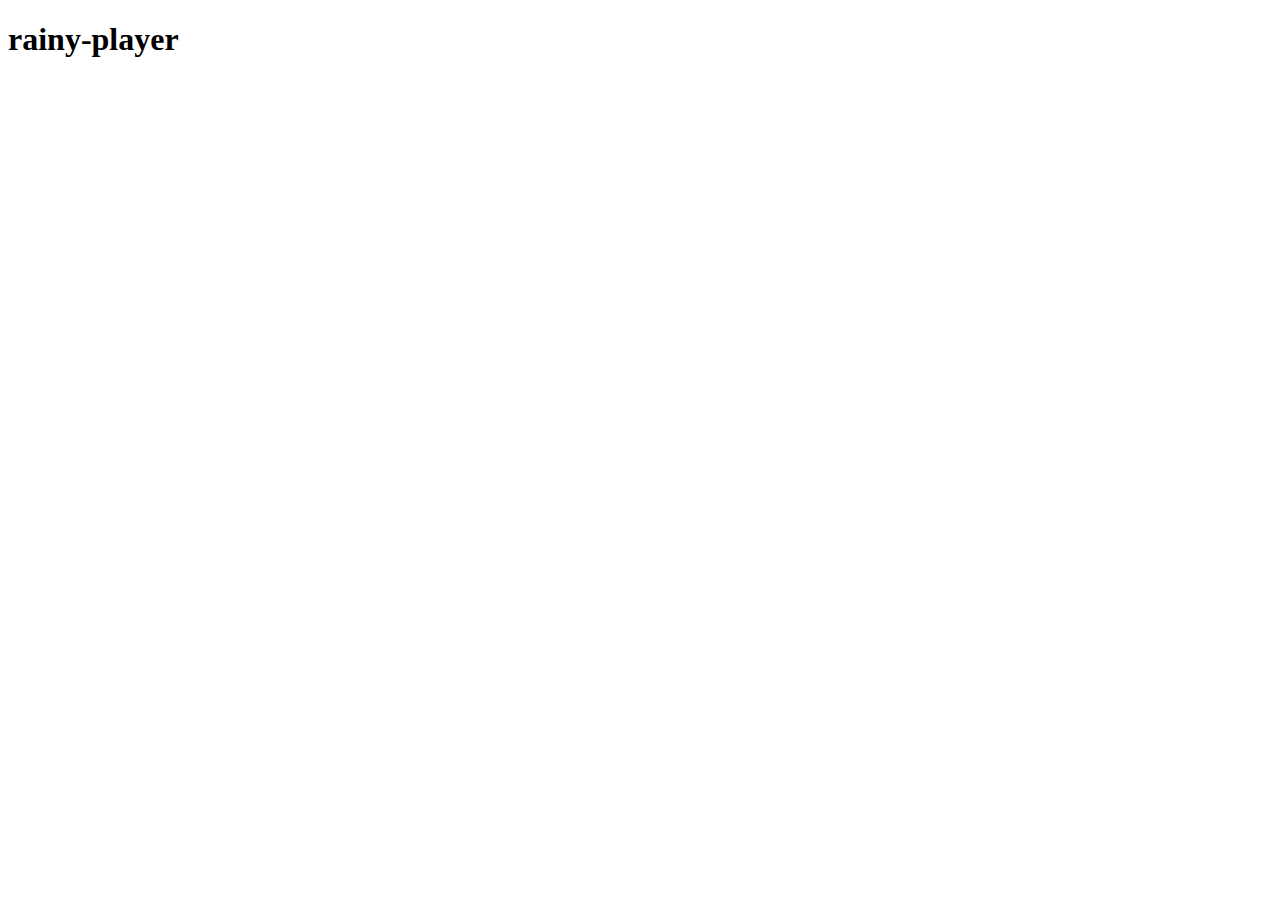
==== index.html @ d296a5a9 "init" ====
<!DOCTYPE html>
<html lang="en">
<head>
    <meta charset="UTF-8">
    <meta http-equiv="X-UA-Compatible" content="IE=edge">
    <meta name="viewport" content="width=device-width, initial-scale=1.0">
    <title>Rainy-Player App</title>
</head>
<body>
    <div class="app">
        <h1>rainy-player</h1>
    </div>
</body>
</html>
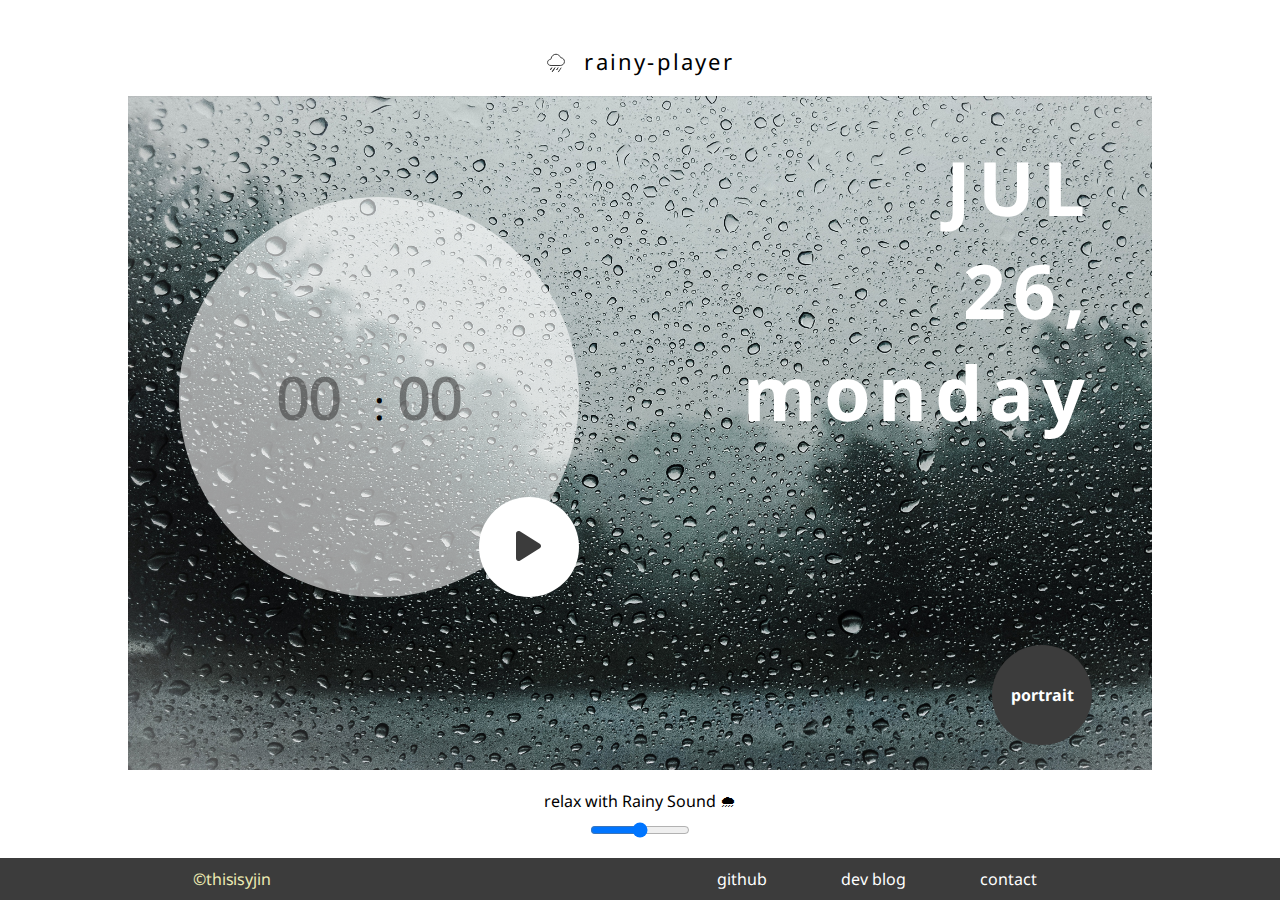
==== commit 3ad55330: "ver1.2" ====
--- a/index.html
+++ b/index.html
@@ -1,14 +1,158 @@
 <!DOCTYPE html>
 <html lang="en">
-<head>
-    <meta charset="UTF-8">
-    <meta http-equiv="X-UA-Compatible" content="IE=edge">
-    <meta name="viewport" content="width=device-width, initial-scale=1.0">
+  <head>
+    <meta charset="UTF-8" />
+    <meta http-equiv="X-UA-Compatible" content="IE=edge" />
+    <meta name="viewport" content="width=device-width, initial-scale=1.0" />
     <title>Rainy-Player App</title>
-</head>
-<body>
+    <link rel="preconnect" href="https://fonts.googleapis.com" />
+    <link rel="preconnect" href="https://fonts.gstatic.com" crossorigin />
+    <link
+      href="https://fonts.googleapis.com/css2?family=Noto+Sans:wght@400;500;700&display=swap"
+      rel="stylesheet"
+    />
+    <link rel="stylesheet" href="src/style/style.css" />
+  </head>
+  <body>
     <div class="app">
-        <h1>rainy-player</h1>
+      <audio id="audioContainer" src="./src//sound/rainSound.MP3">
+        Your browser does not support audio.
+      </audio>
+      <header class="header">
+        <a href="?"
+          ><h1 class="header-title">
+            <svg
+              class="header-logo"
+              width="50"
+              height="50"
+              viewBox="0 0 50 50"
+              fill="none"
+              xmlns="http://www.w3.org/2000/svg"
+            >
+              <path
+                d="M11.1924 15.9033C11.5188 15.8527 11.8209 15.7004 12.0557 15.468C12.2904 15.2357 12.4459 14.9352 12.5 14.6094C13.6807 7.43848 18.9092 3.125 25 3.125C30.6572 3.125 34.4355 6.81152 35.957 10.7168C36.0548 10.9671 36.2161 11.1876 36.425 11.3566C36.6339 11.5257 36.8832 11.6373 37.1484 11.6807C42.0312 12.4766 46.0938 15.7373 46.0938 21.4062C46.0938 27.207 41.3477 31.25 35.5469 31.25H12.6953C7.86133 31.25 3.90625 28.8379 3.90625 23.5156C3.90625 18.7822 7.68262 16.4629 11.1924 15.9033V15.9033Z"
+                stroke="#3C3C3C"
+                stroke-width="2.5"
+                stroke-linejoin="round"
+              />
+              <path
+                d="M37.5 37.5L31.25 46.875M14.0625 37.5L10.9375 42.1875L14.0625 37.5ZM21.875 37.5L15.625 46.875L21.875 37.5ZM29.6875 37.5L26.5625 42.1875L29.6875 37.5Z"
+                stroke="#3C3C3C"
+                stroke-width="2.5"
+                stroke-linecap="round"
+                stroke-linejoin="round"
+              />
+            </svg>
+            rainy-player
+          </h1></a
+        >
+      </header>
+
+      <div class="container">
+        <div class="date">
+          <h2>
+            <span class="t-month">March</span><br />
+            <span class="t-date">08</span>,<br />
+            <span class="t-day">monday</span>
+          </h2>
+        </div>
+
+        <div class="timer">
+          <div class="timer-setting">
+            <input
+              type="number"
+              name="minutes"
+              id="minutes"
+              placeholder="00"
+              min="0"
+              max="60"
+              step="1"
+            />
+            <span>:</span>
+            <input
+              type="number"
+              name="seconds"
+              id="seconds"
+              placeholder="00"
+              min="0"
+              max="30"
+              step="1"
+            />
+          </div>
+          <div class="timer-start">
+            <button type="submit" class="timer-start-button">
+              <img class="start-logo" src="./src/svg/play.svg" />
+            </button>
+          </div>
+          <div class="timer-stop hidden">
+            <button type="submit" class="timer-stop-button">
+              <img class="stop-logo" src="./src/svg/stop.svg" />
+            </button>
+          </div>
+        </div>
+        <!-- 재생 시작시 timer가 play-timer로 변환 -->
+
+        <div class="play-timer hidden">
+          <svg
+            class="track-outline"
+            width="500"
+            height="500"
+            viewBox="0 0 500 500"
+            fill="#ffffff6e"
+            xmlns="http://www.w3.org/2000/svg"
+          >
+            <circle cx="250" cy="250" r="240" />
+          </svg>
+          <svg
+            class="move-outline"
+            width="500"
+            height="500"
+            viewBox="0 0 500 500"
+            fill="none"
+            xmlns="http://www.w3.org/2000/svg"
+          >
+            <circle cx="250" cy="250" r="240" stroke="#000" stroke-width="20" />
+          </svg>
+        </div>
+
+        <div class="port-land portrait">
+          <span>portrait</span>
+        </div>
+        <!-- 버튼 클릭시 landscape로 변환 -->
+      </div>
+
+      <div class="desc">
+        <h3 class="desc-head">relax with Rainy Sound 🌧</h3>
+        <input
+          type="range"
+          name="volume"
+          id="volume"
+          max="1"
+          step="0.1"
+          class="volume"
+        />
+      </div>
+
+      <footer class="footer">
+        <h6>&copy;thisisyjin</h6>
+        <ul>
+          <a
+            target="_blank"
+            rel="noopener noreferrer"
+            href="https://github.com/thisisyjin"
+            ><li>github</li></a
+          >
+          <a
+            target="_blank"
+            rel="noopener noreferrer"
+            href="https://mywebproject.tistory.com"
+            ><li>dev blog</li></a
+          >
+          <a href="mailto: thisisyjin@naver.com"><li>contact</li></a>
+        </ul>
+      </footer>
     </div>
-</body>
-</html>+
+    <script src="app.js"></script>
+  </body>
+</html>
--- a/src/style/style.css
+++ b/src/style/style.css
@@ -0,0 +1,402 @@
+* {
+  margin: 0;
+  box-sizing: border-box;
+}
+
+body {
+  font-family: 'Noto Sans', sans-serif;
+  width: 100%;
+}
+
+.hidden {
+  display: none !important;
+}
+
+/* Reset CSS */
+
+a {
+  text-decoration: none;
+  color: inherit;
+}
+
+input {
+  border: none;
+  font-family: 'Noto Sans', sans-serif;
+  font-size: 16px;
+  width: 1.5em;
+}
+
+button {
+  border: none;
+  background-color: transparent;
+}
+
+ul,
+li {
+  list-style: none;
+}
+
+input:focus,
+input:active {
+  outline: none;
+  box-shadow: none;
+}
+
+/* style */
+
+.app {
+  height: 100vh;
+  display: flex;
+  flex-direction: column;
+  align-items: center;
+  margin: 0 10%;
+}
+
+#volume {
+  display: block;
+  width: 100px;
+  margin: 0 auto;
+}
+
+.header {
+  width: 100%;
+  padding: 20px 0;
+}
+
+.header-title {
+  text-align: center;
+  font-size: 22px;
+  line-height: 1.3636363636;
+  font-weight: 400;
+  letter-spacing: 0.1em;
+}
+
+.header-title .header-logo {
+  position: relative;
+  top: 18px;
+  width: 20px;
+  margin-right: 10px;
+}
+
+.container {
+  position: relative;
+  width: 100%;
+  display: flex;
+  flex: 1;
+  flex-direction: column;
+  background-image: url(../images/landscape.jpg);
+  background-repeat: no-repeat;
+  background-size: cover;
+}
+
+.app.port {
+  background-image: url(../images/portrait.jpg);
+  background-repeat: no-repeat;
+  background-size: cover;
+  z-index: 30;
+  height: 800px;
+}
+
+.app.port .container {
+  background: none;
+}
+
+.app.port .header-title,
+.app.port .desc h3 {
+  color: white;
+}
+
+.app.port .header-title .header-logo path {
+  stroke: white;
+}
+
+.app.port .timer {
+  position: absolute;
+  top: 35%;
+}
+/* date */
+
+.date {
+  position: absolute;
+  top: 40px;
+  right: 60px;
+  font-size: 50px;
+  line-height: 1.3666666667;
+  font-weight: 700;
+  letter-spacing: 0.15em;
+  color: #fff;
+  text-align: right;
+}
+
+/* timer */
+
+.timer {
+  position: absolute;
+  top: 15%;
+  left: 5%;
+  width: 400px;
+  height: 400px;
+  display: flex;
+  align-items: center;
+  justify-content: center;
+  border-radius: 50%;
+  position: relative;
+  background-color: #ffffff98;
+  z-index: 11;
+}
+
+.timer::after {
+  visibility: hidden;
+  content: '';
+  display: block;
+  position: absolute;
+  width: 420px;
+  height: 420px;
+  z-index: 10;
+  background-color: rgba(255, 0, 0, 0.219);
+  border-radius: 50%;
+}
+
+.timer .timer-setting {
+  /* position: absolute;
+  top: 200px;
+  left: 200px;
+  transform: translate(-50%, -50%); */
+  width: 400px;
+  font-size: 40px;
+  text-align: center;
+}
+
+.timer .timer-setting input {
+  background-color: transparent;
+  font-size: 60px;
+  font-weight: 500;
+  line-height: 1.35;
+  letter-spacing: -0.03em;
+  color: #000000b6;
+}
+
+.timer .timer-setting input::placeholder {
+  color: #3c3c3c94;
+}
+
+.timer .timer-start {
+  position: absolute;
+  bottom: 0;
+  right: 0;
+  width: 100px;
+  height: 100px;
+  display: flex;
+  align-items: center;
+  justify-content: center;
+  border-radius: 50%;
+  text-align: center;
+  background-color: #fff;
+  transition: 0.1s all ease-in;
+}
+
+.timer .timer-start:hover {
+  transform: scale(1.1);
+}
+
+.timer .timer-stop {
+  position: absolute;
+  bottom: 0;
+  right: 0;
+  width: 100px;
+  height: 100px;
+  display: flex;
+  align-items: center;
+  justify-content: center;
+  border-radius: 50%;
+  text-align: center;
+  background-color: #fff;
+  transition: 0.1s all ease-in;
+}
+
+.timer .timer-stop:hover {
+  transform: scale(1.1);
+}
+
+.port-land {
+  position: absolute;
+  bottom: 25px;
+  right: 60px;
+  width: 100px;
+  height: 100px;
+  display: flex;
+  justify-content: center;
+  align-items: center;
+  background-color: #3c3c3c;
+  color: #fff;
+  border-radius: 50%;
+  font-weight: 700;
+
+  transition: 0.2s all ease-in;
+}
+
+.portrait:hover {
+  transform: scale(1.1);
+  color: #ffffffc9;
+  background-image: url('../images/portrait.jpg');
+  background-size: cover;
+  border: 3px solid #ffffff98;
+}
+
+.landscape:hover {
+  transform: scale(1.1);
+  background-image: url('../images/landscape.jpg');
+  background-size: cover;
+  border: 3px solid #ffffff98;
+}
+
+/* desc */
+
+.desc {
+  padding: 20px 0;
+}
+
+.desc h3 {
+  font-size: 16px;
+  font-weight: 400;
+  cursor: pointer;
+  margin-bottom: 10px;
+}
+
+/* footer */
+
+.footer {
+  width: 100vw;
+  display: flex;
+  align-items: center;
+  justify-content: space-around;
+  background-color: #3c3c3c;
+  color: #fff;
+}
+
+.footer h6 {
+  font-size: 16px;
+  font-weight: 400;
+  letter-spacing: -0.01em;
+  color: #ecebb3;
+}
+
+.footer ul li {
+  padding: 10px 20px;
+  display: inline-block;
+  margin-right: 30px;
+  transition: 0.3s color ease-in-out;
+}
+
+.footer ul li:hover {
+  color: #8396a1;
+}
+
+li :last-child {
+  margin-right: 0;
+}
+
+/* ======
+   반응형 웹
+ ======== */
+
+/* 태블릿 */
+@media screen and (max-width: 1200px) {
+  .app {
+    margin: 0 120px;
+  }
+  .date {
+    right: 35px;
+    font-size: 38px;
+    font-weight: 700;
+    letter-spacing: 0.13em;
+  }
+
+  .portrait {
+    right: 35px;
+    width: 80px;
+    height: 80px;
+  }
+
+  .timer {
+    top: 20%;
+    left: 4%;
+    width: 350px;
+    height: 350px;
+  }
+
+  .timer .timer-setting {
+    width: 350px;
+  }
+
+  .timer .timer-setting input {
+    font-size: 50px;
+  }
+
+  .timer .timer-start {
+    width: 80px;
+    height: 80px;
+  }
+}
+
+/* 모바일 */
+@media screen and (max-width: 480px) {
+  .app {
+    margin: 0;
+  }
+
+  .header,
+  .desc {
+    padding: 15px 0;
+  }
+
+  .date {
+    top: 20px;
+    right: 15px;
+    font-size: 28px;
+    font-weight: 700;
+    letter-spacing: 0.1em;
+  }
+
+  .portrait {
+    right: 15px;
+    width: 58px;
+    height: 58px;
+    font-size: 13px;
+  }
+
+  .timer {
+    top: 40%;
+    left: 3%;
+    width: 250px;
+    height: 250px;
+  }
+
+  .timer .timer-setting {
+    width: 250px;
+  }
+
+  .timer .timer-setting input {
+    font-size: 42px;
+    width: 1.66em;
+  }
+
+  .timer .timer-start {
+    bottom: 10px;
+    left: 20px;
+    width: 58px;
+    height: 58px;
+  }
+
+  .footer {
+    padding: 10px 0;
+  }
+
+  .footer ul {
+    display: none;
+  }
+
+  .footer h6 {
+    font-size: 12px;
+  }
+}
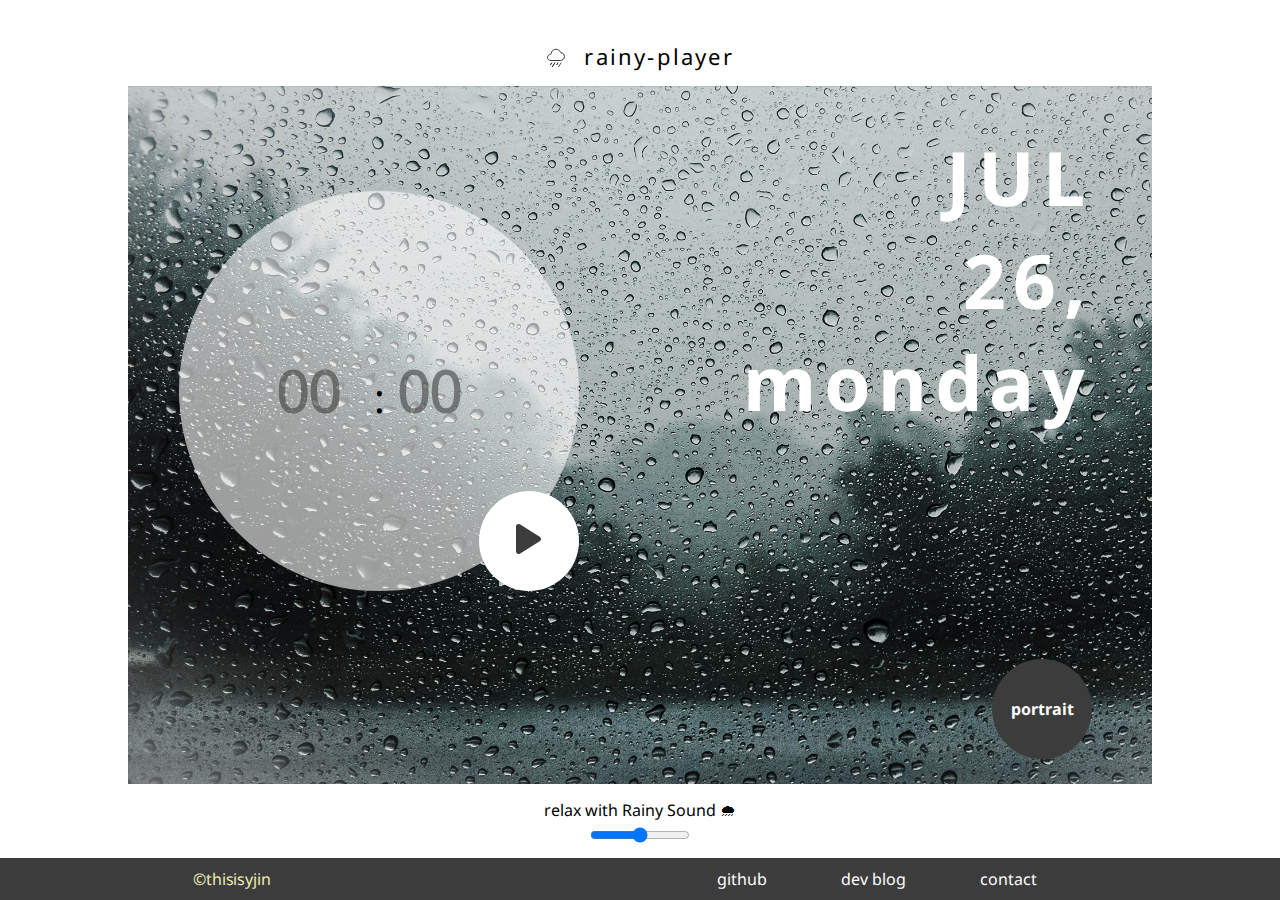
==== commit 48a09a82: "add favicon" ====
--- a/index.html
+++ b/index.html
@@ -12,6 +12,7 @@
       rel="stylesheet"
     />
     <link rel="stylesheet" href="src/style/style.css" />
+    <link rel="shortcut icon" href="/src/favicon.ico" />
   </head>
   <body>
     <div class="app">
--- a/src/style/style.css
+++ b/src/style/style.css
@@ -60,7 +60,7 @@
 
 .header {
   width: 100%;
-  padding: 20px 0;
+  padding: 15px 0;
 }
 
 .header-title {
@@ -253,14 +253,14 @@
 /* desc */
 
 .desc {
-  padding: 20px 0;
+  padding: 15px 0;
 }
 
 .desc h3 {
   font-size: 16px;
   font-weight: 400;
   cursor: pointer;
-  margin-bottom: 10px;
+  margin-bottom: 6px;
 }
 
 /* footer */
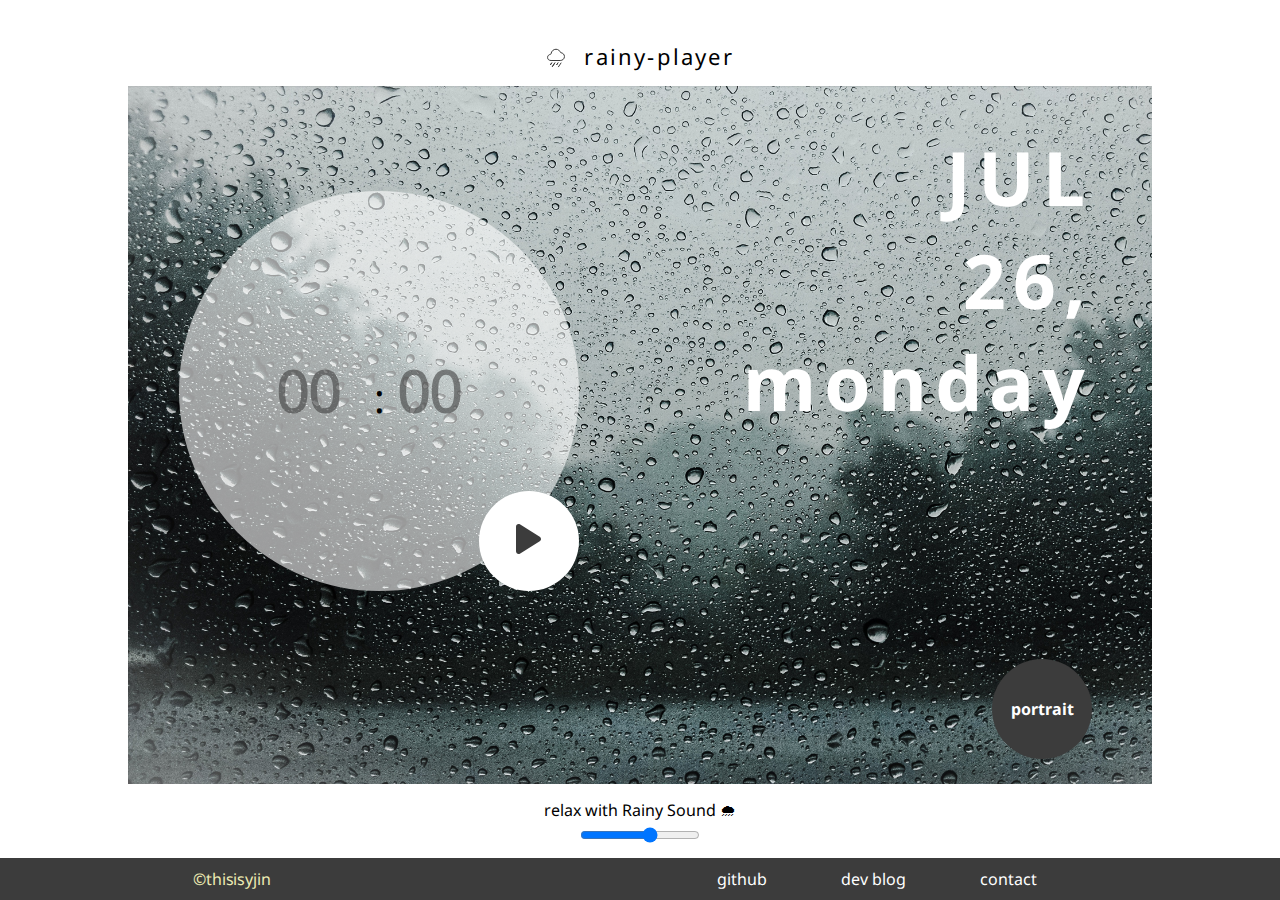
==== commit 739bcac8: "portrait modify" ====
--- a/index.html
+++ b/index.html
@@ -11,8 +11,10 @@
       href="https://fonts.googleapis.com/css2?family=Noto+Sans:wght@400;500;700&display=swap"
       rel="stylesheet"
     />
-    <link rel="stylesheet" href="src/style/style.css" />
-    <link rel="shortcut icon" href="/src/favicon.ico" />
+    <link rel="stylesheet" href="./src/style/style.css" />
+    <!-- favicon -->
+    <link rel="shortcut icon" href="./src/favicon.ico" />
+    <link rel="icon" href="./src/favicon.ico" sizes="16x16" />
   </head>
   <body>
     <div class="app">
@@ -129,7 +131,7 @@
           name="volume"
           id="volume"
           max="1"
-          step="0.1"
+          step="0.2"
           class="volume"
         />
       </div>
--- a/src/style/style.css
+++ b/src/style/style.css
@@ -54,7 +54,7 @@
 
 #volume {
   display: block;
-  width: 100px;
+  width: 120px;
   margin: 0 auto;
 }
 
